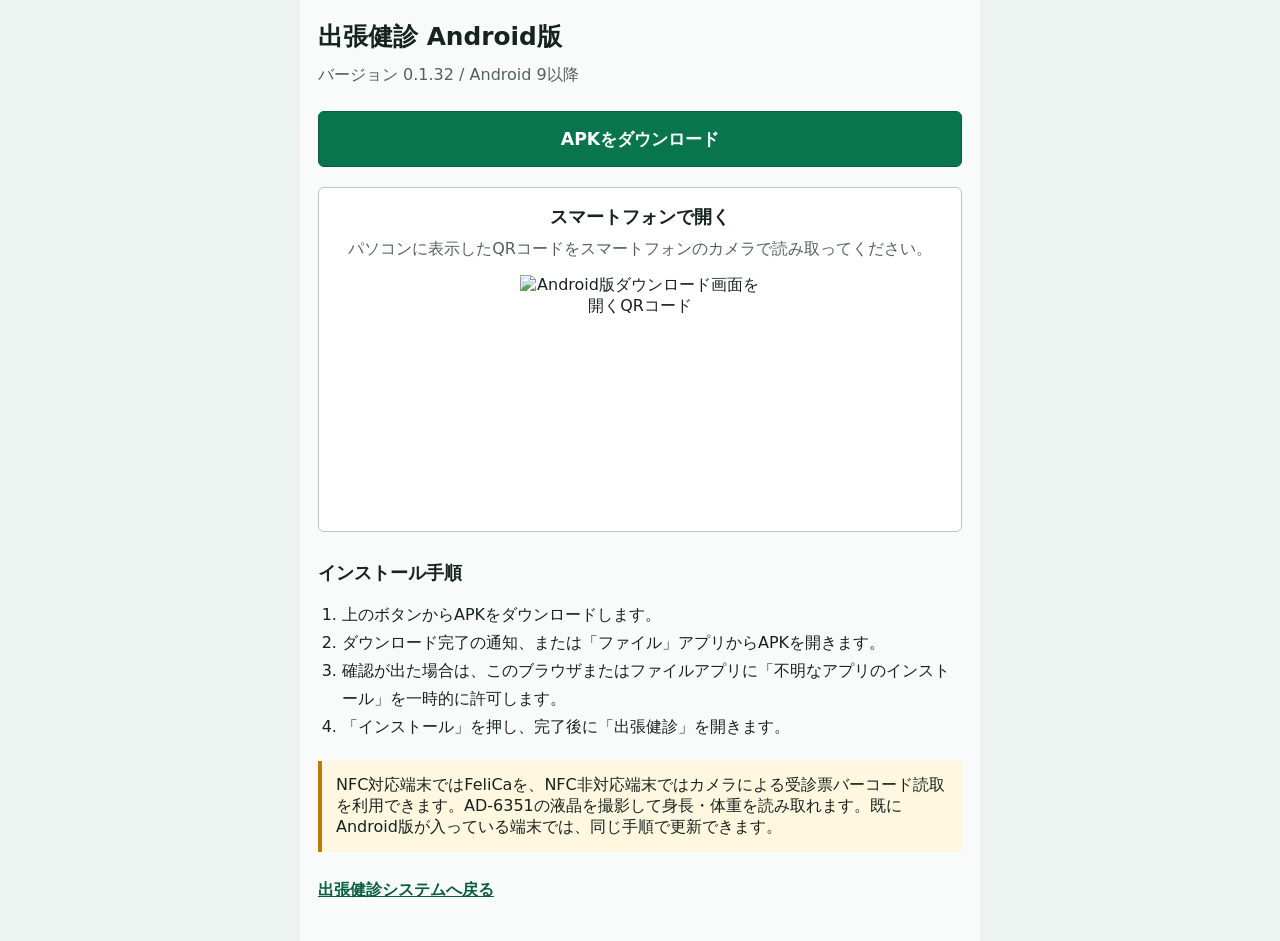
==== android-download.html @ 74c17926 "Add QR code to Android download page" ====
<!doctype html>
<html lang="ja">
<head>
  <meta charset="utf-8">
  <meta name="viewport" content="width=device-width,initial-scale=1,viewport-fit=cover">
  <meta name="theme-color" content="#f3f7f5">
  <title>Android版インストール | 出張健診</title>
  <style>
    * { box-sizing: border-box; }
    body { margin: 0; color: #17231e; background: #edf3f0; font-family: system-ui, -apple-system, "Yu Gothic UI", sans-serif; }
    main { width: min(680px, 100%); min-height: 100vh; margin: 0 auto; padding: max(20px, env(safe-area-inset-top)) 18px 40px; background: #f8fbf9; }
    h1 { margin: 0 0 8px; font-size: 1.55rem; letter-spacing: 0; }
    h2 { margin: 28px 0 10px; font-size: 1.15rem; letter-spacing: 0; }
    p, li { font-size: 1rem; line-height: 1.75; }
    .version { margin: 0 0 22px; color: #52625a; }
    .download { display: block; width: 100%; min-height: 56px; padding: 15px 18px; border: 1px solid #075d40; border-radius: 6px; color: #fff; background: #08754f; font-size: 1.08rem; font-weight: 700; text-align: center; text-decoration: none; }
    .qr-panel { margin: 20px 0 24px; padding: 16px; border: 1px solid #b8c9c1; border-radius: 6px; background: #fff; text-align: center; }
    .qr-panel h2 { margin: 0 0 6px; }
    .qr-panel p { margin: 0 0 12px; color: #52625a; }
    .qr-panel img { display: block; width: min(240px, 75vw); height: auto; margin: 0 auto; image-rendering: pixelated; }
    .note { margin-top: 20px; padding: 14px; border-left: 4px solid #bd7b00; background: #fff7df; }
    ol { padding-left: 1.5rem; }
    .back { display: inline-block; margin-top: 28px; color: #075d40; font-weight: 700; }
  </style>
</head>
<body>
  <main>
    <h1>出張健診 Android版</h1>
    <p class="version">バージョン 0.1.32 / Android 9以降</p>
    <a class="download" href="./downloads/mobile-exam-entry-android-v0.1.32.apk" download>APKをダウンロード</a>

    <section class="qr-panel">
      <h2>スマートフォンで開く</h2>
      <p>パソコンに表示したQRコードをスマートフォンのカメラで読み取ってください。</p>
      <img src="./android-download-qr.png?v=20261105-01" alt="Android版ダウンロード画面を開くQRコード" width="240" height="240">
    </section>

    <h2>インストール手順</h2>
    <ol>
      <li>上のボタンからAPKをダウンロードします。</li>
      <li>ダウンロード完了の通知、または「ファイル」アプリからAPKを開きます。</li>
      <li>確認が出た場合は、このブラウザまたはファイルアプリに「不明なアプリのインストール」を一時的に許可します。</li>
      <li>「インストール」を押し、完了後に「出張健診」を開きます。</li>
    </ol>

    <div class="note">NFC対応端末ではFeliCaを、NFC非対応端末ではカメラによる受診票バーコード読取を利用できます。AD-6351の液晶を撮影して身長・体重を読み取れます。既にAndroid版が入っている端末では、同じ手順で更新できます。</div>
    <a class="back" href="./">出張健診システムへ戻る</a>
  </main>
</body>
</html>
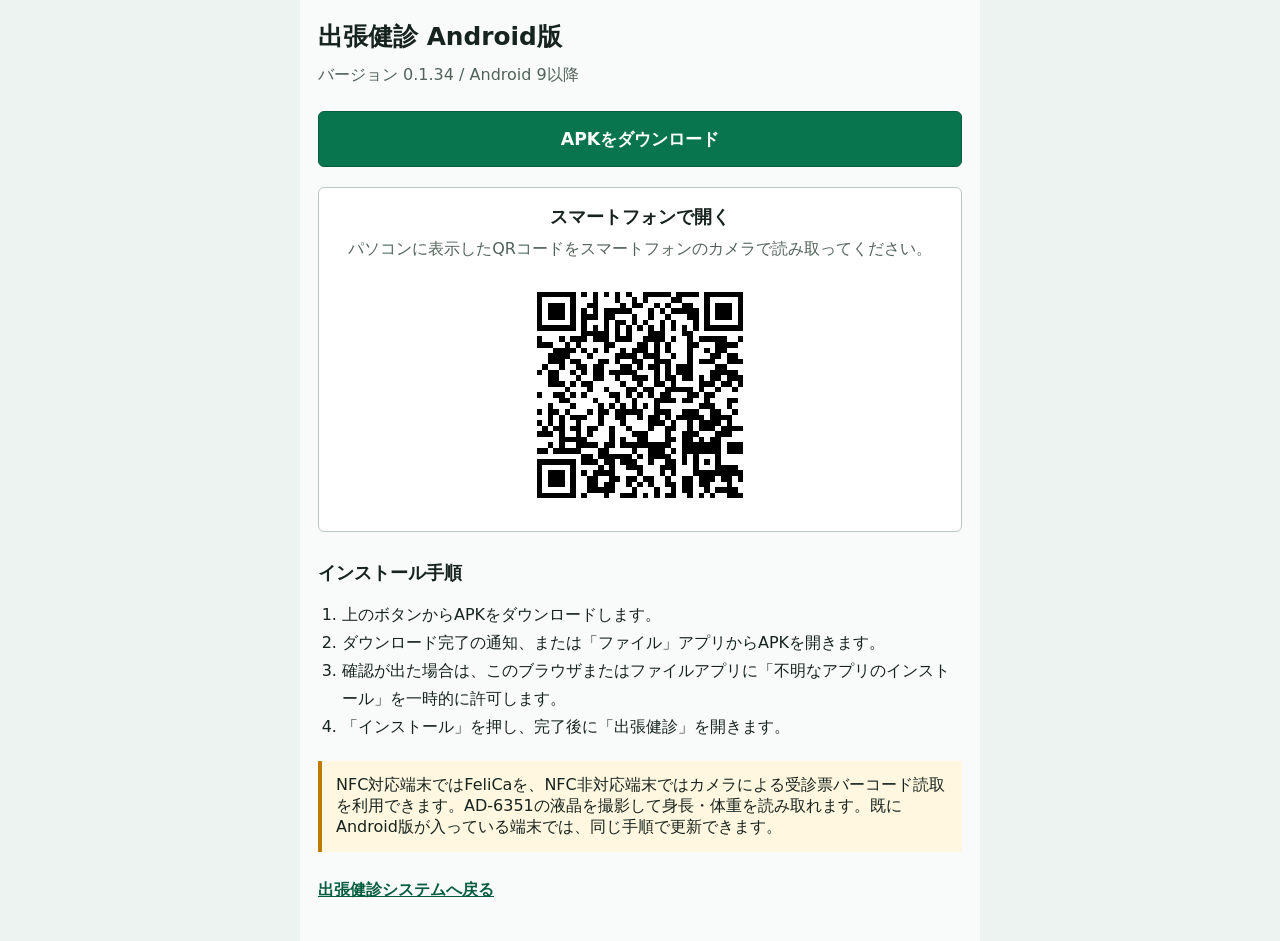
==== commit e78141e1: "Fix scan feedback and apply Karada Portal branding" ====
--- a/android-download.html
+++ b/android-download.html
@@ -26,13 +26,13 @@
 <body>
   <main>
     <h1>出張健診 Android版</h1>
-    <p class="version">バージョン 0.1.32 / Android 9以降</p>
-    <a class="download" href="./downloads/mobile-exam-entry-android-v0.1.32.apk" download>APKをダウンロード</a>
+    <p class="version">バージョン 0.1.34 / Android 9以降</p>
+    <a class="download" href="./downloads/mobile-exam-entry-android-v0.1.34.apk" download>APKをダウンロード</a>
 
     <section class="qr-panel">
       <h2>スマートフォンで開く</h2>
       <p>パソコンに表示したQRコードをスマートフォンのカメラで読み取ってください。</p>
-      <img src="./android-download-qr.png?v=20261105-01" alt="Android版ダウンロード画面を開くQRコード" width="240" height="240">
+      <img src="./android-download-qr.png?v=20261116-02" alt="Android版ダウンロード画面を開くQRコード" width="240" height="240">
     </section>
 
     <h2>インストール手順</h2>
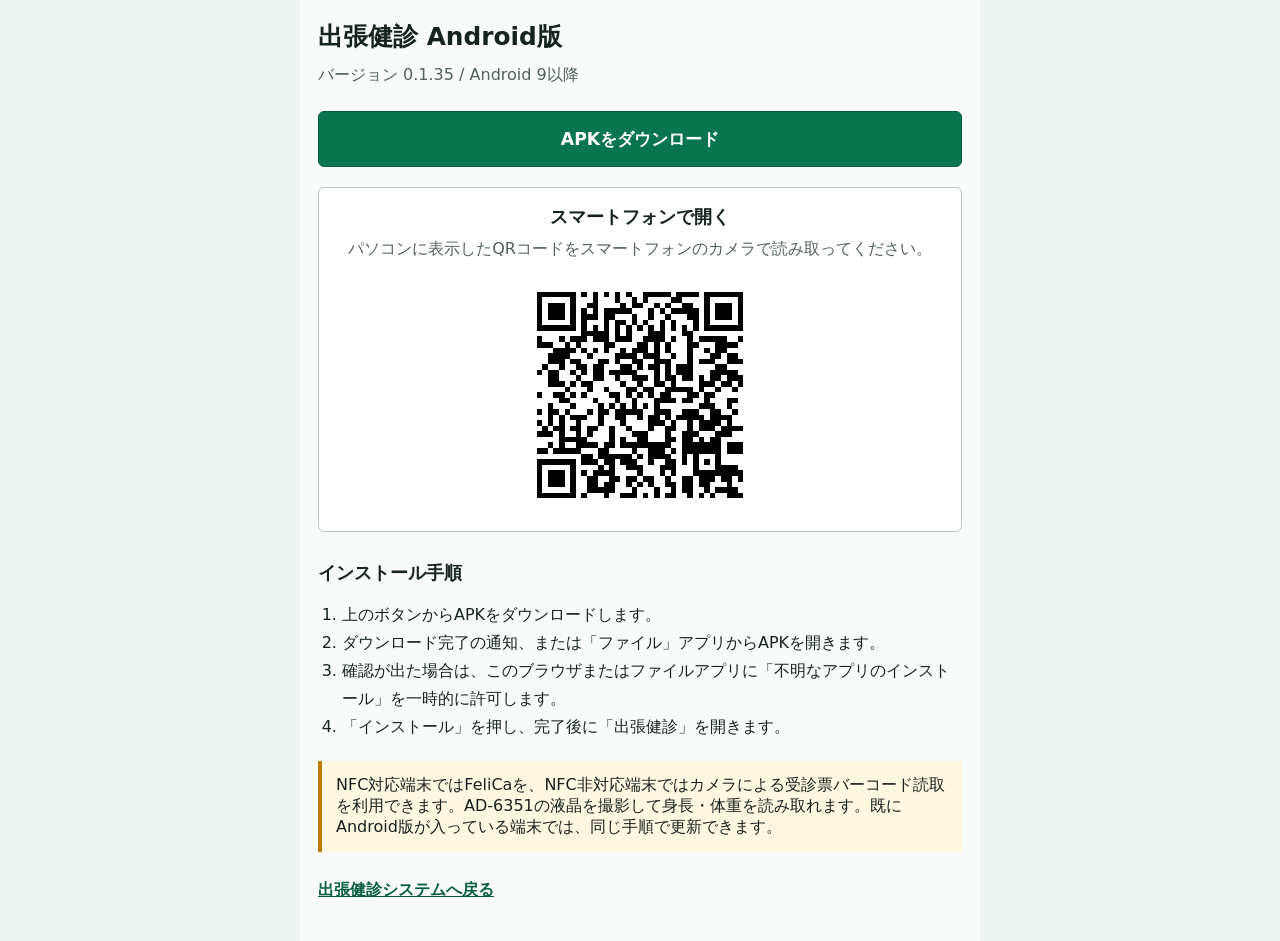
==== commit 213e3c13: "Strengthen Android scan vibration feedback" ====
--- a/android-download.html
+++ b/android-download.html
@@ -26,8 +26,8 @@
 <body>
   <main>
     <h1>出張健診 Android版</h1>
-    <p class="version">バージョン 0.1.34 / Android 9以降</p>
-    <a class="download" href="./downloads/mobile-exam-entry-android-v0.1.34.apk" download>APKをダウンロード</a>
+    <p class="version">バージョン 0.1.35 / Android 9以降</p>
+    <a class="download" href="./downloads/mobile-exam-entry-android-v0.1.35.apk" download>APKをダウンロード</a>
 
     <section class="qr-panel">
       <h2>スマートフォンで開く</h2>
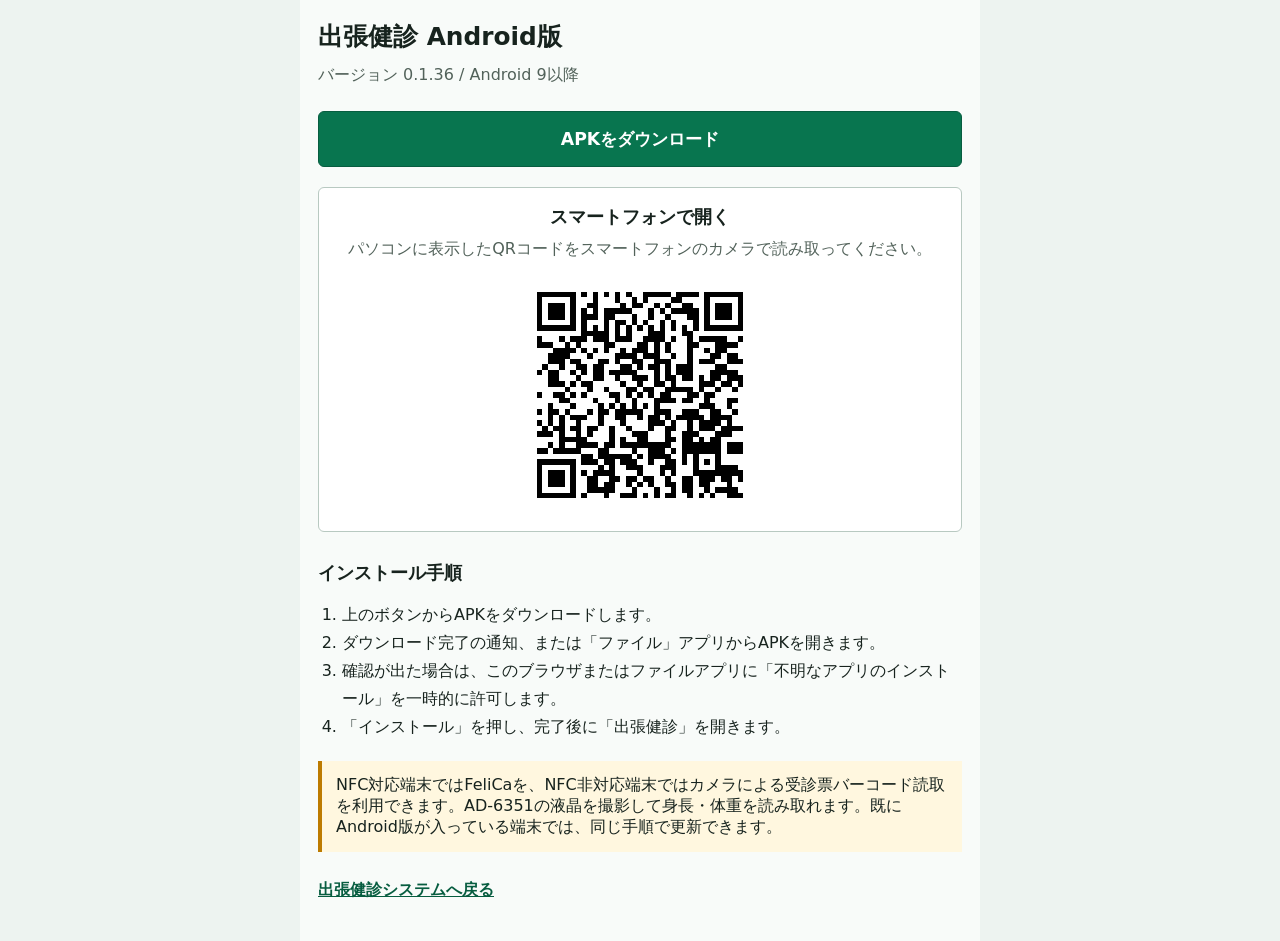
==== commit a9ec06e4: "Play Android success feedback as three short tones" ====
--- a/android-download.html
+++ b/android-download.html
@@ -26,8 +26,8 @@
 <body>
   <main>
     <h1>出張健診 Android版</h1>
-    <p class="version">バージョン 0.1.35 / Android 9以降</p>
-    <a class="download" href="./downloads/mobile-exam-entry-android-v0.1.35.apk" download>APKをダウンロード</a>
+    <p class="version">バージョン 0.1.36 / Android 9以降</p>
+    <a class="download" href="./downloads/mobile-exam-entry-android-v0.1.36.apk" download>APKをダウンロード</a>
 
     <section class="qr-panel">
       <h2>スマートフォンで開く</h2>
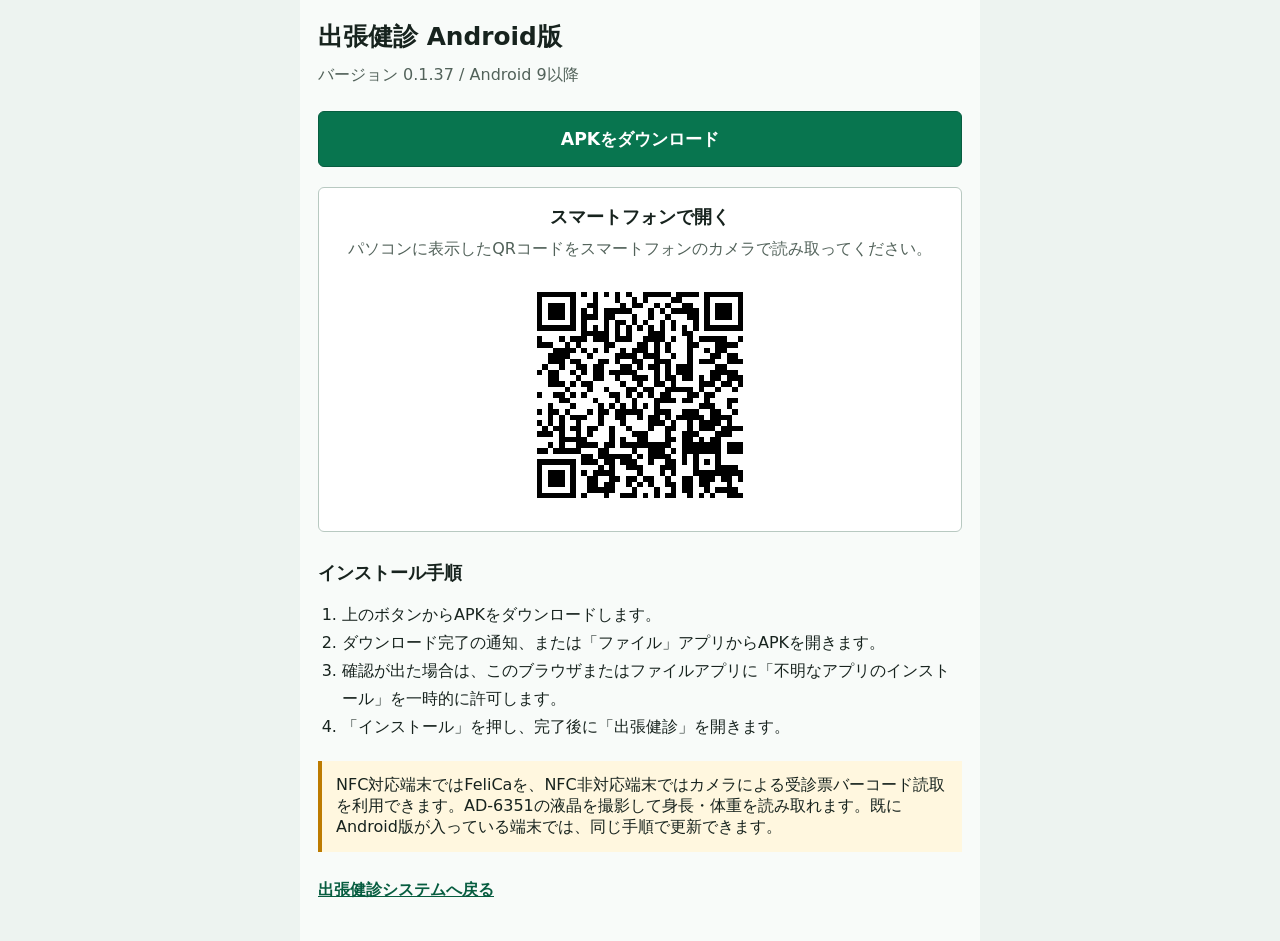
==== commit 969aa1e7: "Use one success tone and three failure tones" ====
--- a/android-download.html
+++ b/android-download.html
@@ -26,8 +26,8 @@
 <body>
   <main>
     <h1>出張健診 Android版</h1>
-    <p class="version">バージョン 0.1.36 / Android 9以降</p>
-    <a class="download" href="./downloads/mobile-exam-entry-android-v0.1.36.apk" download>APKをダウンロード</a>
+    <p class="version">バージョン 0.1.37 / Android 9以降</p>
+    <a class="download" href="./downloads/mobile-exam-entry-android-v0.1.37.apk" download>APKをダウンロード</a>
 
     <section class="qr-panel">
       <h2>スマートフォンで開く</h2>
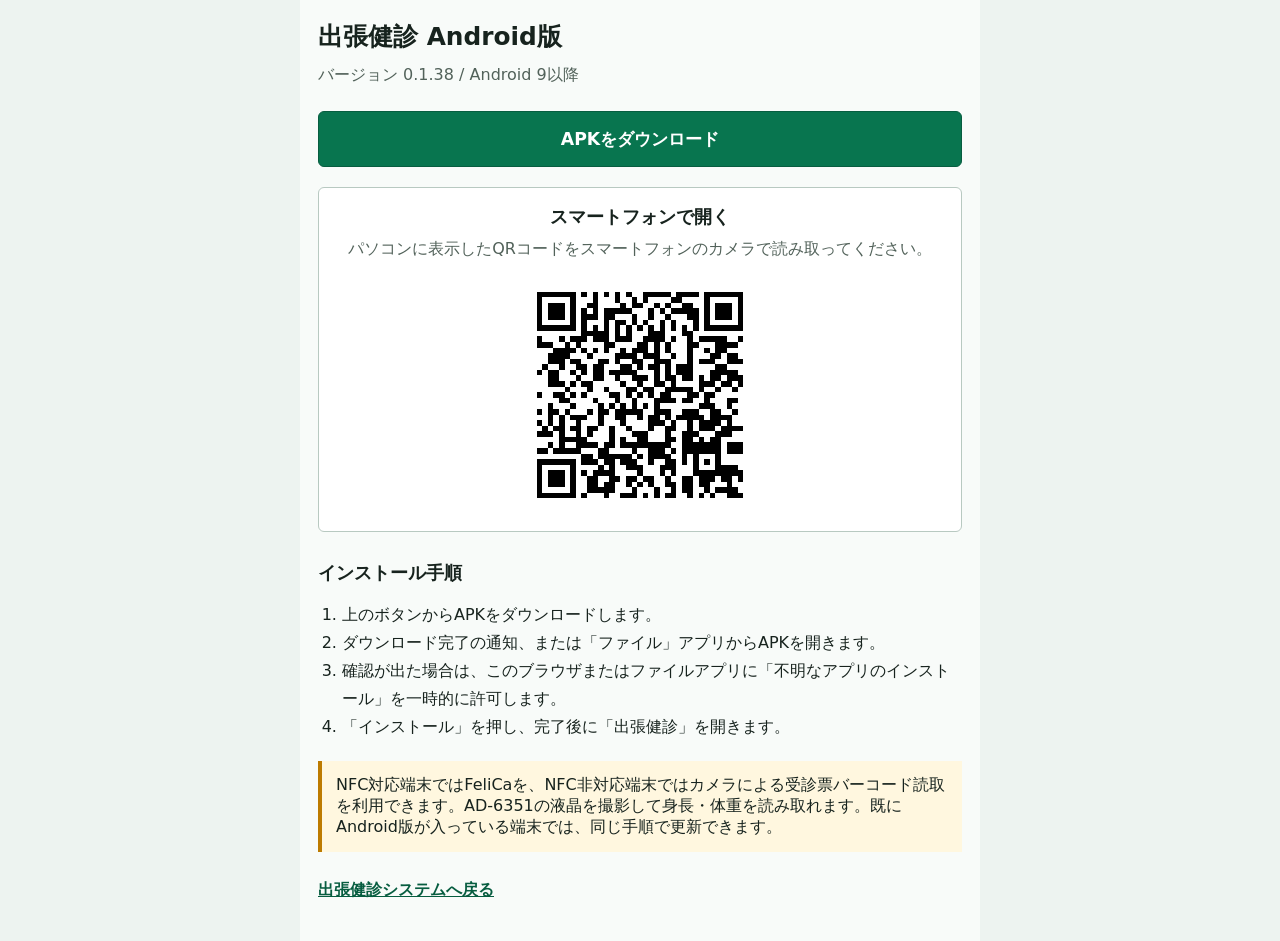
==== commit 451d44cb: "Space out the three Android failure tones" ====
--- a/android-download.html
+++ b/android-download.html
@@ -26,8 +26,8 @@
 <body>
   <main>
     <h1>出張健診 Android版</h1>
-    <p class="version">バージョン 0.1.37 / Android 9以降</p>
-    <a class="download" href="./downloads/mobile-exam-entry-android-v0.1.37.apk" download>APKをダウンロード</a>
+    <p class="version">バージョン 0.1.38 / Android 9以降</p>
+    <a class="download" href="./downloads/mobile-exam-entry-android-v0.1.38.apk" download>APKをダウンロード</a>
 
     <section class="qr-panel">
       <h2>スマートフォンで開く</h2>
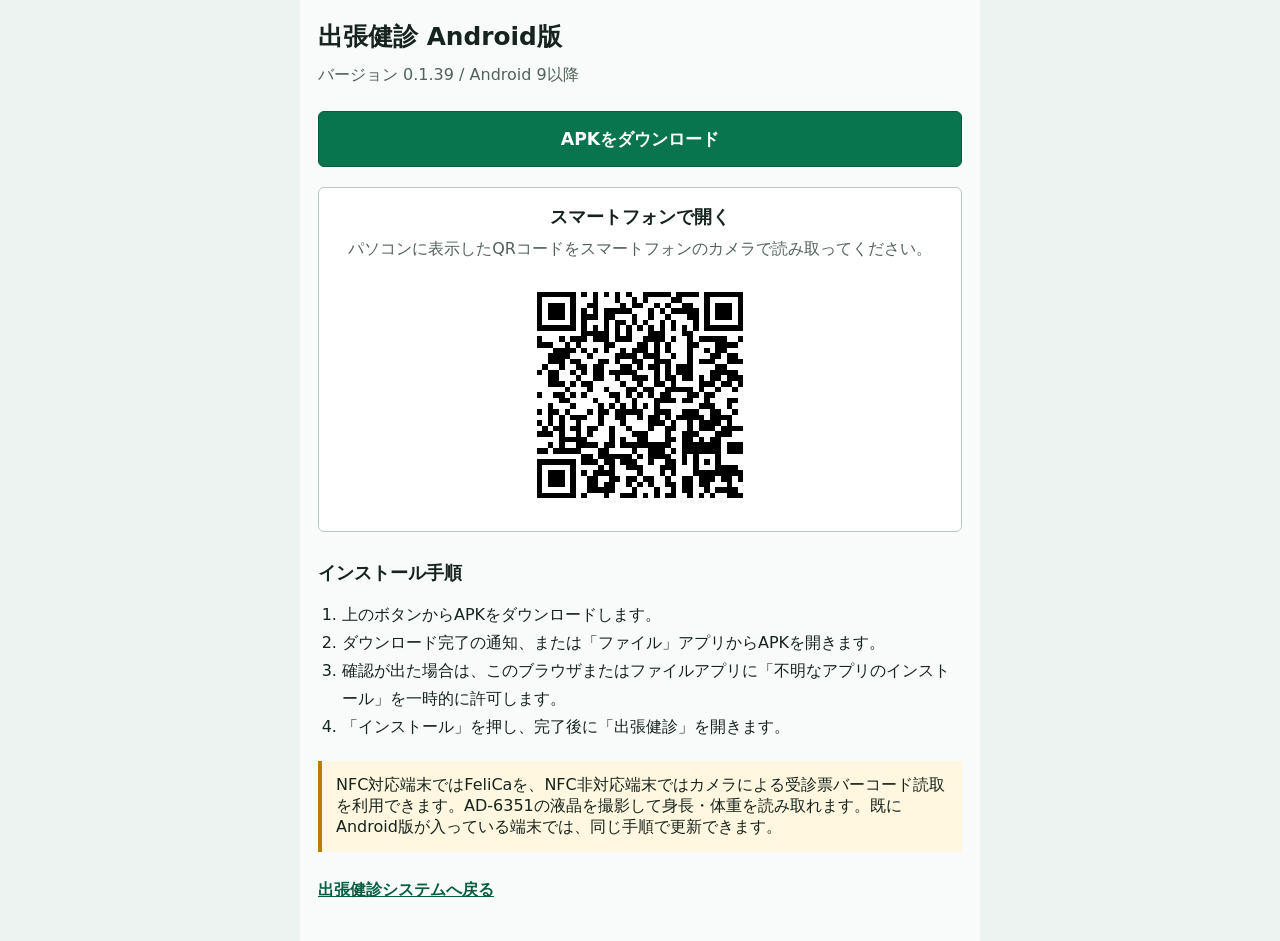
==== commit 562895b3: "Replace Android and web icons" ====
--- a/android-download.html
+++ b/android-download.html
@@ -26,8 +26,8 @@
 <body>
   <main>
     <h1>出張健診 Android版</h1>
-    <p class="version">バージョン 0.1.38 / Android 9以降</p>
-    <a class="download" href="./downloads/mobile-exam-entry-android-v0.1.38.apk" download>APKをダウンロード</a>
+    <p class="version">バージョン 0.1.39 / Android 9以降</p>
+    <a class="download" href="./downloads/mobile-exam-entry-android-v0.1.39.apk" download>APKをダウンロード</a>
 
     <section class="qr-panel">
       <h2>スマートフォンで開く</h2>
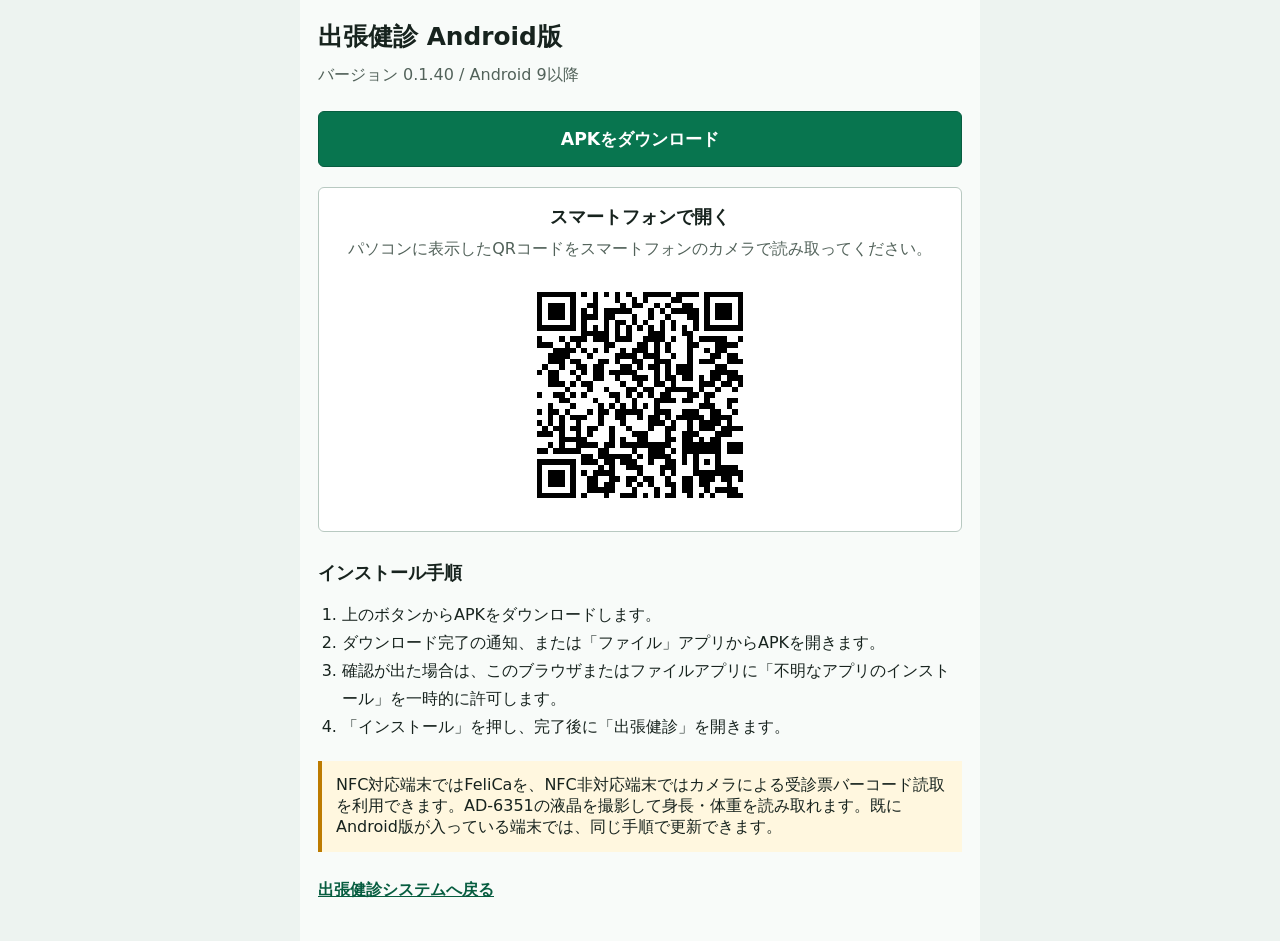
==== commit 7ccac475: "Use transparent Android and web icons" ====
--- a/android-download.html
+++ b/android-download.html
@@ -26,8 +26,8 @@
 <body>
   <main>
     <h1>出張健診 Android版</h1>
-    <p class="version">バージョン 0.1.39 / Android 9以降</p>
-    <a class="download" href="./downloads/mobile-exam-entry-android-v0.1.39.apk" download>APKをダウンロード</a>
+    <p class="version">バージョン 0.1.40 / Android 9以降</p>
+    <a class="download" href="./downloads/mobile-exam-entry-android-v0.1.40.apk" download>APKをダウンロード</a>
 
     <section class="qr-panel">
       <h2>スマートフォンで開く</h2>
